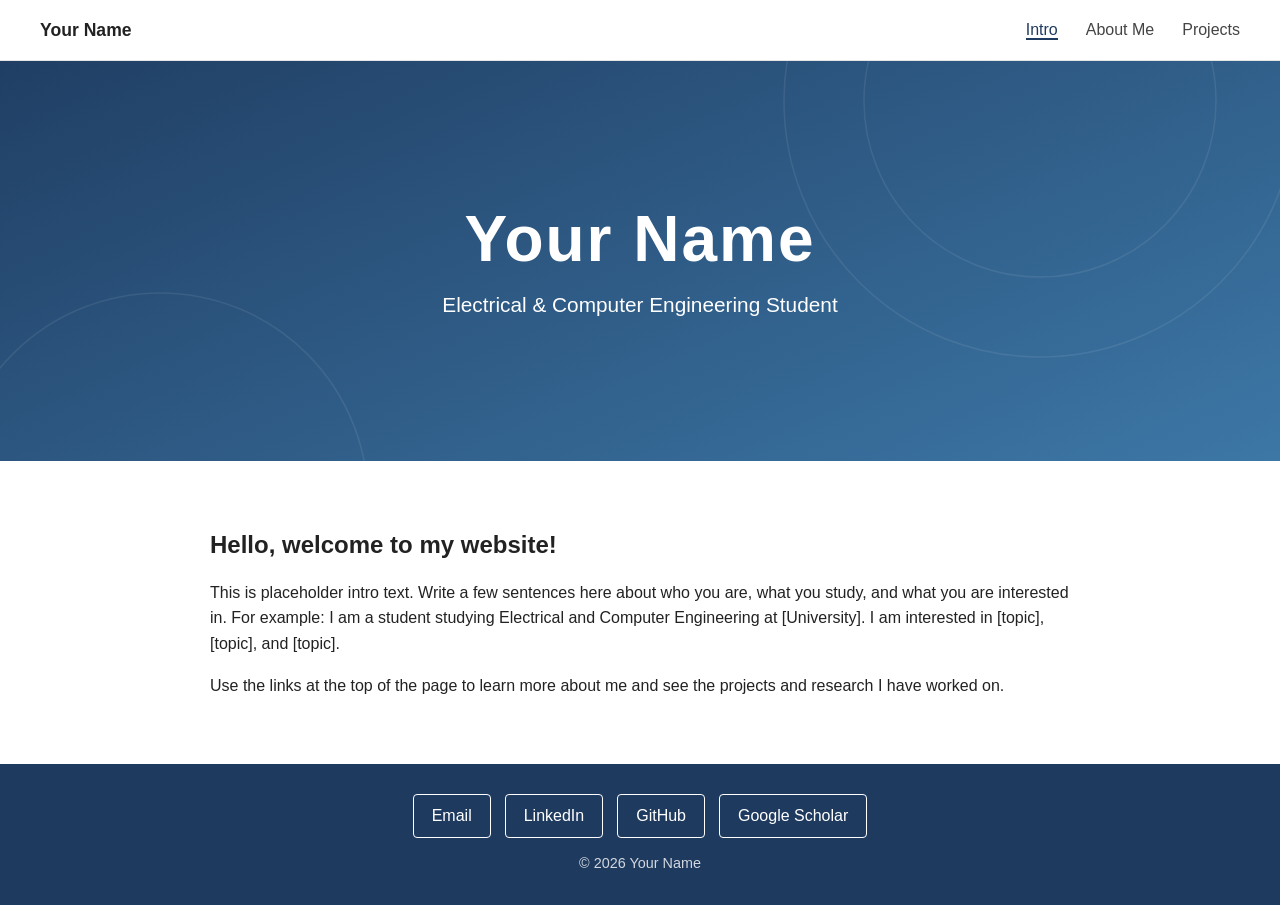
==== index.html @ 7c508850 "Add basic personal website with Intro, About Me, and Projects pages Co-Authored-By: Claude Opus 5.5 " ====
<!DOCTYPE html>
<html lang="en">
<head>
  <meta charset="UTF-8">
  <meta name="viewport" content="width=device-width, initial-scale=1.0">
  <title>Your Name</title>
  <link rel="stylesheet" href="style.css">
</head>
<body>
  <nav class="navbar">
    <a class="site-name" href="index.html">Your Name</a>
    <ul>
      <li><a href="index.html" class="active">Intro</a></li>
      <li><a href="about.html">About Me</a></li>
      <li><a href="projects.html">Projects</a></li>
    </ul>
  </nav>

  <main>
    <section class="hero">
      <h1>Your Name</h1>
      <p>Electrical &amp; Computer Engineering Student</p>
    </section>

    <section class="content">
      <h2>Hello, welcome to my website!</h2>
      <p>
        This is placeholder intro text. Write a few sentences here about who you are,
        what you study, and what you are interested in. For example: I am a student
        studying Electrical and Computer Engineering at [University]. I am interested in
        [topic], [topic], and [topic].
      </p>
      <p>
        Use the links at the top of the page to learn more about me and see the
        projects and research I have worked on.
      </p>
    </section>
  </main>

  <footer>
    <div class="footer-links">
      <a href="mailto:your.email@example.com">Email</a>
      <a href="https://www.linkedin.com/in/your-profile" target="_blank">LinkedIn</a>
      <a href="https://github.com/your-username" target="_blank">GitHub</a>
      <a href="https://scholar.google.com/citations?user=YOUR_ID" target="_blank">Google Scholar</a>
    </div>
    <p>&copy; 2026 Your Name</p>
  </footer>
</body>
</html>
---- style.css ----
/* ---------- Basics ---------- */
* {
  box-sizing: border-box;
}

body {
  margin: 0;
  font-family: "Helvetica Neue", Arial, sans-serif;
  color: #222;
  background: #ffffff;
  line-height: 1.6;
  display: flex;
  flex-direction: column;
  min-height: 100vh;
}

main {
  flex: 1;
}

a {
  color: #1e3a5f;
}

h1, h2, h3 {
  line-height: 1.2;
}

/* ---------- Nav bar (top right links) ---------- */
.navbar {
  display: flex;
  justify-content: space-between;
  align-items: center;
  padding: 16px 40px;
  background: #ffffff;
  border-bottom: 1px solid #e5e5e5;
}

.navbar .site-name {
  font-weight: bold;
  font-size: 1.1rem;
  color: #222;
  text-decoration: none;
}

.navbar ul {
  list-style: none;
  margin: 0;
  padding: 0;
  display: flex;
  gap: 28px;
}

.navbar ul a {
  color: #444;
  text-decoration: none;
}

.navbar ul a:hover,
.navbar ul a.active {
  color: #1e3a5f;
  border-bottom: 2px solid #1e3a5f;
}

/* ---------- Hero banner (Intro page) ---------- */
.hero {
  background-image: url("images/hero.svg");
  background-size: cover;
  background-position: center;
  color: #ffffff;
  text-align: center;
  padding: 140px 20px;
}

.hero h1 {
  font-size: 4rem;
  margin: 0 0 10px;
  letter-spacing: 2px;
}

.hero p {
  font-size: 1.3rem;
  margin: 0;
}

/* ---------- Page content ---------- */
.content {
  max-width: 900px;
  margin: 0 auto;
  padding: 50px 20px;
}

.page-title {
  font-size: 2.4rem;
  margin-top: 0;
}

.about-layout {
  display: flex;
  gap: 40px;
  align-items: flex-start;
}

.about-layout img {
  width: 280px;
  max-width: 100%;
  border-radius: 6px;
}

/* ---------- Project cards ---------- */
.project {
  display: flex;
  gap: 24px;
  padding: 24px 0;
  border-bottom: 1px solid #e5e5e5;
}

.project:last-child {
  border-bottom: none;
}

.project img {
  width: 240px;
  max-width: 100%;
  border-radius: 6px;
}

.project h3 {
  margin-top: 0;
}

/* ---------- Footer bar ---------- */
footer {
  background: #1e3a5f;
  color: #ffffff;
  text-align: center;
  padding: 30px 20px;
}

footer .footer-links {
  display: flex;
  justify-content: center;
  flex-wrap: wrap;
  gap: 14px;
  margin-bottom: 14px;
}

footer .footer-links a {
  color: #ffffff;
  text-decoration: none;
  border: 1px solid #ffffff;
  border-radius: 4px;
  padding: 8px 18px;
}

footer .footer-links a:hover {
  background: #ffffff;
  color: #1e3a5f;
}

footer p {
  margin: 0;
  font-size: 0.9rem;
  opacity: 0.8;
}

/* ---------- Small screens ---------- */
@media (max-width: 700px) {
  .navbar {
    flex-direction: column;
    gap: 10px;
    padding: 16px;
  }

  .hero h1 {
    font-size: 2.6rem;
  }

  .about-layout,
  .project {
    flex-direction: column;
  }
}
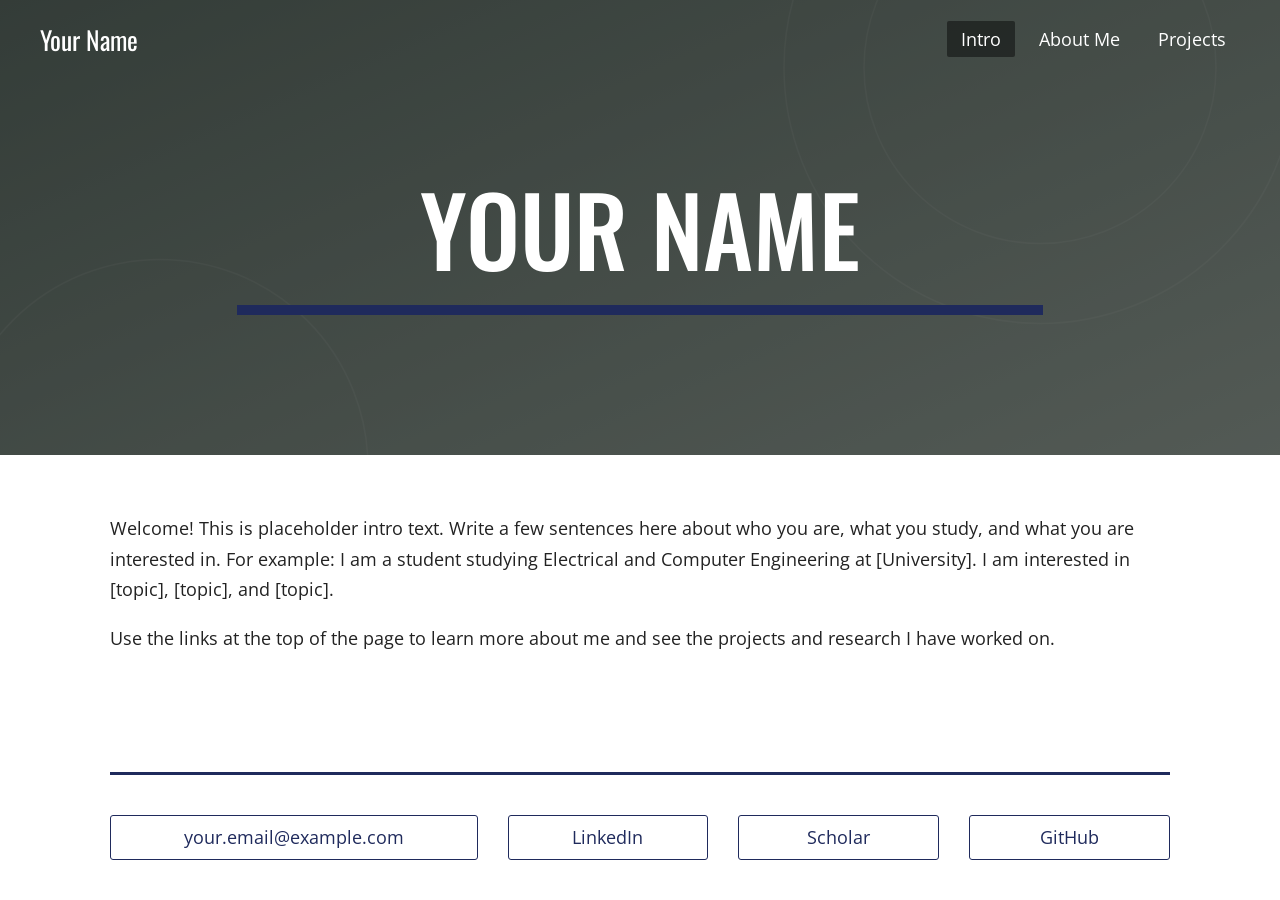
==== commit 9866309e: "Restyle banner, nav, and footer to match reference screenshots Co-Authored-By: Claude Opus 5.5 <nore" ====
--- a/index.html
+++ b/index.html
@@ -4,28 +4,31 @@
   <meta charset="UTF-8">
   <meta name="viewport" content="width=device-width, initial-scale=1.0">
   <title>Your Name</title>
+  <link rel="preconnect" href="https://fonts.googleapis.com">
+  <link rel="preconnect" href="https://fonts.gstatic.com" crossorigin>
+  <link href="https://fonts.googleapis.com/css2?family=Oswald:wght@400;500&family=Open+Sans:wght@400;600&display=swap" rel="stylesheet">
   <link rel="stylesheet" href="style.css">
 </head>
 <body>
-  <nav class="navbar">
-    <a class="site-name" href="index.html">Your Name</a>
-    <ul>
-      <li><a href="index.html" class="active">Intro</a></li>
-      <li><a href="about.html">About Me</a></li>
-      <li><a href="projects.html">Projects</a></li>
-    </ul>
-  </nav>
 
   <main>
     <section class="hero">
+      <nav class="navbar overlay">
+        <a class="site-name" href="index.html">Your Name</a>
+        <ul>
+          <li><a href="index.html" class="active">Intro</a></li>
+          <li><a href="about.html">About Me</a></li>
+          <li><a href="projects.html">Projects</a></li>
+        </ul>
+      </nav>
+
       <h1>Your Name</h1>
-      <p>Electrical &amp; Computer Engineering Student</p>
+      <div class="underline"></div>
     </section>
 
     <section class="content">
-      <h2>Hello, welcome to my website!</h2>
       <p>
-        This is placeholder intro text. Write a few sentences here about who you are,
+        Welcome! This is placeholder intro text. Write a few sentences here about who you are,
         what you study, and what you are interested in. For example: I am a student
         studying Electrical and Computer Engineering at [University]. I am interested in
         [topic], [topic], and [topic].
@@ -38,13 +41,13 @@
   </main>
 
   <footer>
+    <div class="footer-line"></div>
     <div class="footer-links">
-      <a href="mailto:your.email@example.com">Email</a>
+      <a class="email" href="mailto:your.email@example.com">your.email@example.com</a>
       <a href="https://www.linkedin.com/in/your-profile" target="_blank">LinkedIn</a>
+      <a href="https://scholar.google.com/citations?user=YOUR_ID" target="_blank">Scholar</a>
       <a href="https://github.com/your-username" target="_blank">GitHub</a>
-      <a href="https://scholar.google.com/citations?user=YOUR_ID" target="_blank">Google Scholar</a>
     </div>
-    <p>&copy; 2026 Your Name</p>
   </footer>
 </body>
 </html>
--- a/style.css
+++ b/style.css
@@ -1,14 +1,21 @@
-/* ---------- Basics ---------- */
+/* ---------- Colors and fonts (change these to restyle the whole site) ---------- */
+:root {
+  --navy: #1f2a5c;
+  --text: #222;
+  --light-line: #e5e5e5;
+}
+
 * {
   box-sizing: border-box;
 }
 
 body {
   margin: 0;
-  font-family: "Helvetica Neue", Arial, sans-serif;
-  color: #222;
+  font-family: "Open Sans", Arial, sans-serif;
+  font-size: 18px;
+  color: var(--text);
   background: #ffffff;
-  line-height: 1.6;
+  line-height: 1.7;
   display: flex;
   flex-direction: column;
   min-height: 100vh;
@@ -19,27 +26,36 @@
 }
 
 a {
-  color: #1e3a5f;
+  color: var(--text);
 }
 
 h1, h2, h3 {
   line-height: 1.2;
-}
-
-/* ---------- Nav bar (top right links) ---------- */
+  color: var(--navy);
+}
+
+/* ---------- Nav bar (name on the left, links top right) ---------- */
 .navbar {
   display: flex;
   justify-content: space-between;
   align-items: center;
-  padding: 16px 40px;
-  background: #ffffff;
-  border-bottom: 1px solid #e5e5e5;
+  padding: 18px 40px;
+  background: var(--navy);
+}
+
+/* On the Intro page the nav sits on top of the banner picture */
+.navbar.overlay {
+  position: absolute;
+  top: 0;
+  left: 0;
+  right: 0;
+  background: transparent;
 }
 
 .navbar .site-name {
-  font-weight: bold;
-  font-size: 1.1rem;
-  color: #222;
+  font-family: "Oswald", Arial, sans-serif;
+  font-size: 1.6rem;
+  color: #ffffff;
   text-decoration: none;
 }
 
@@ -48,71 +64,82 @@
   margin: 0;
   padding: 0;
   display: flex;
-  gap: 28px;
+  gap: 10px;
 }
 
 .navbar ul a {
-  color: #444;
+  color: #ffffff;
   text-decoration: none;
+  padding: 6px 14px;
+  border-radius: 2px;
 }
 
 .navbar ul a:hover,
 .navbar ul a.active {
-  color: #1e3a5f;
-  border-bottom: 2px solid #1e3a5f;
+  background: rgba(0, 0, 0, 0.45);
 }
 
 /* ---------- Hero banner (Intro page) ---------- */
 .hero {
-  background-image: url("images/hero.svg");
+  position: relative;
+  /* dark tint over the picture so the white text is readable */
+  background-image: linear-gradient(rgba(0, 0, 0, 0.45), rgba(0, 0, 0, 0.45)),
+    url("images/hero.svg");
   background-size: cover;
   background-position: center;
   color: #ffffff;
   text-align: center;
-  padding: 140px 20px;
+  padding: 170px 20px 140px;
 }
 
 .hero h1 {
-  font-size: 4rem;
-  margin: 0 0 10px;
-  letter-spacing: 2px;
-}
-
-.hero p {
-  font-size: 1.3rem;
+  font-family: "Oswald", Arial, sans-serif;
+  font-weight: 500;
+  font-size: 6rem;
+  text-transform: uppercase;
+  color: #ffffff;
   margin: 0;
+}
+
+/* The navy bar under the name */
+.hero .underline {
+  width: 65%;
+  height: 10px;
+  margin: 20px auto 0;
+  background: var(--navy);
 }
 
 /* ---------- Page content ---------- */
 .content {
-  max-width: 900px;
+  max-width: 1100px;
   margin: 0 auto;
-  padding: 50px 20px;
+  padding: 40px 20px;
 }
 
 .page-title {
-  font-size: 2.4rem;
+  font-family: "Oswald", Arial, sans-serif;
+  font-weight: 500;
+  font-size: 2.6rem;
   margin-top: 0;
 }
 
 .about-layout {
   display: flex;
-  gap: 40px;
+  gap: 50px;
   align-items: flex-start;
 }
 
 .about-layout img {
-  width: 280px;
+  width: 340px;
   max-width: 100%;
-  border-radius: 6px;
 }
 
 /* ---------- Project cards ---------- */
 .project {
   display: flex;
-  gap: 24px;
-  padding: 24px 0;
-  border-bottom: 1px solid #e5e5e5;
+  gap: 30px;
+  padding: 28px 0;
+  border-bottom: 1px solid var(--light-line);
 }
 
 .project:last-child {
@@ -120,9 +147,8 @@
 }
 
 .project img {
-  width: 240px;
+  width: 300px;
   max-width: 100%;
-  border-radius: 6px;
 }
 
 .project h3 {
@@ -131,49 +157,59 @@
 
 /* ---------- Footer bar ---------- */
 footer {
-  background: #1e3a5f;
-  color: #ffffff;
+  max-width: 1100px;
+  width: 100%;
+  margin: 0 auto;
+  padding: 0 20px 40px;
+}
+
+footer .footer-line {
+  height: 3px;
+  background: var(--navy);
+  margin-bottom: 40px;
+}
+
+footer .footer-links {
+  display: flex;
+  flex-wrap: wrap;
+  gap: 30px;
+}
+
+footer .footer-links a {
+  flex: 1;
+  min-width: 140px;
   text-align: center;
-  padding: 30px 20px;
-}
-
-footer .footer-links {
-  display: flex;
-  justify-content: center;
-  flex-wrap: wrap;
-  gap: 14px;
-  margin-bottom: 14px;
-}
-
-footer .footer-links a {
-  color: #ffffff;
+  color: var(--navy);
   text-decoration: none;
-  border: 1px solid #ffffff;
-  border-radius: 4px;
-  padding: 8px 18px;
+  border: 1.5px solid var(--navy);
+  border-radius: 3px;
+  padding: 6px 16px;
+}
+
+/* the email button is wider, like in the example */
+footer .footer-links a.email {
+  flex: 2;
 }
 
 footer .footer-links a:hover {
-  background: #ffffff;
-  color: #1e3a5f;
-}
-
-footer p {
-  margin: 0;
-  font-size: 0.9rem;
-  opacity: 0.8;
-}
-
-/* ---------- Small screens ---------- */
-@media (max-width: 700px) {
+  background: var(--navy);
+  color: #ffffff;
+}
+
+/* ---------- Small screens (phones) ---------- */
+@media (max-width: 800px) {
   .navbar {
     flex-direction: column;
     gap: 10px;
     padding: 16px;
   }
 
+  .hero {
+    padding-top: 200px;
+  }
+
   .hero h1 {
-    font-size: 2.6rem;
+    font-size: 3.2rem;
   }
 
   .about-layout,
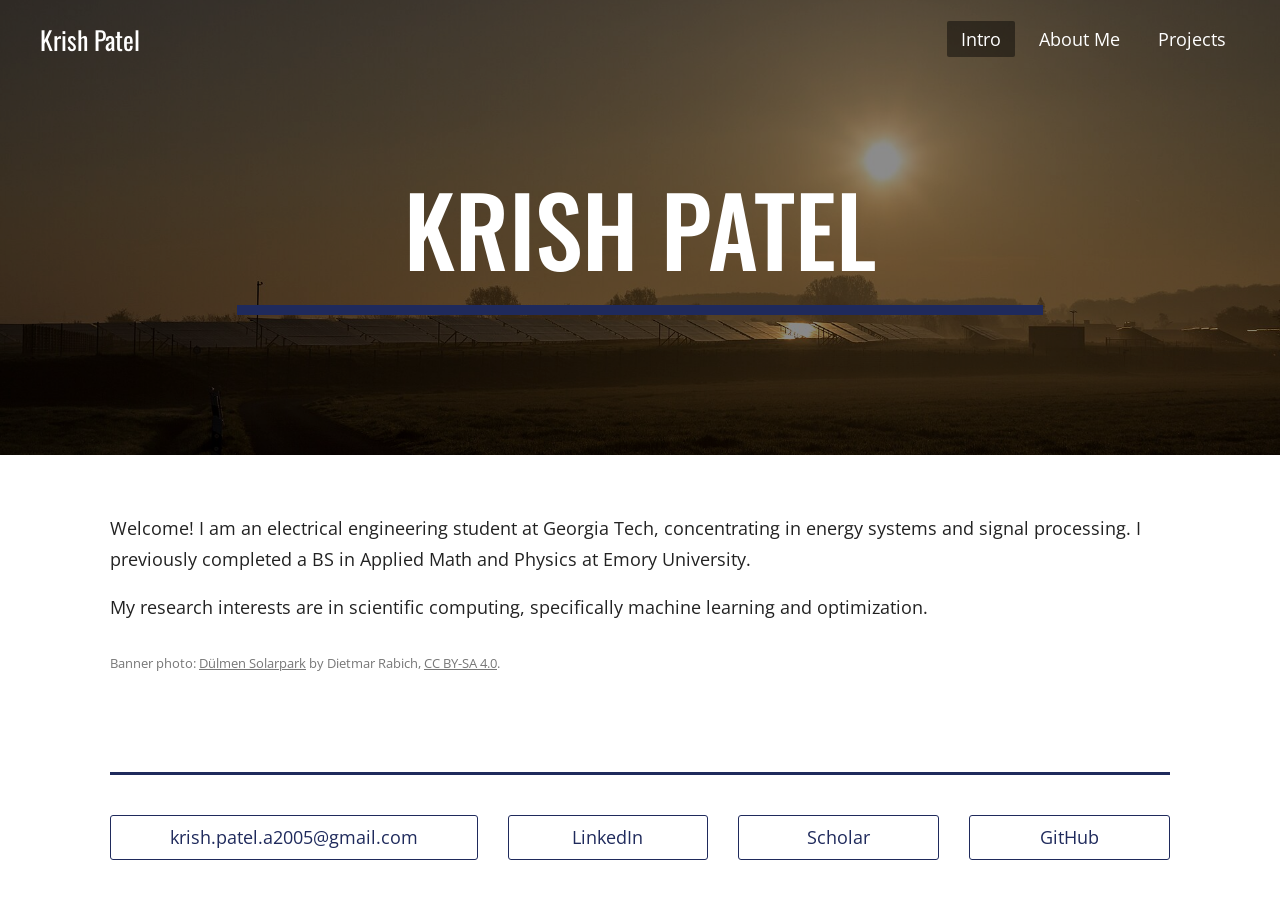
==== commit 271d9324: "Add intro text, real links, and licensed banner photo Co-Authored-By: Claude Opus 5.5 <noreply@anthr" ====
--- a/index.html
+++ b/index.html
@@ -3,7 +3,7 @@
 <head>
   <meta charset="UTF-8">
   <meta name="viewport" content="width=device-width, initial-scale=1.0">
-  <title>Your Name</title>
+  <title>Krish Patel</title>
   <link rel="preconnect" href="https://fonts.googleapis.com">
   <link rel="preconnect" href="https://fonts.gstatic.com" crossorigin>
   <link href="https://fonts.googleapis.com/css2?family=Oswald:wght@400;500&family=Open+Sans:wght@400;600&display=swap" rel="stylesheet">
@@ -14,7 +14,7 @@
   <main>
     <section class="hero">
       <nav class="navbar overlay">
-        <a class="site-name" href="index.html">Your Name</a>
+        <a class="site-name" href="index.html">Krish Patel</a>
         <ul>
           <li><a href="index.html" class="active">Intro</a></li>
           <li><a href="about.html">About Me</a></li>
@@ -22,20 +22,23 @@
         </ul>
       </nav>
 
-      <h1>Your Name</h1>
+      <h1>Krish Patel</h1>
       <div class="underline"></div>
     </section>
 
     <section class="content">
       <p>
-        Welcome! This is placeholder intro text. Write a few sentences here about who you are,
-        what you study, and what you are interested in. For example: I am a student
-        studying Electrical and Computer Engineering at [University]. I am interested in
-        [topic], [topic], and [topic].
+        Welcome! I am an electrical engineering student at Georgia Tech, concentrating in
+        energy systems and signal processing. I previously completed a BS in Applied Math
+        and Physics at Emory University.
       </p>
       <p>
-        Use the links at the top of the page to learn more about me and see the
-        projects and research I have worked on.
+        My research interests are in scientific computing, specifically machine learning
+        and optimization.
+      </p>
+      <p class="photo-credit">
+        Banner photo: <a href="https://commons.wikimedia.org/wiki/File:D%C3%BClmen,_Solarpark_--_2014_--_7060.jpg" target="_blank">Dülmen Solarpark</a>
+        by Dietmar Rabich, <a href="https://creativecommons.org/licenses/by-sa/4.0" target="_blank">CC BY-SA 4.0</a>.
       </p>
     </section>
   </main>
@@ -43,10 +46,10 @@
   <footer>
     <div class="footer-line"></div>
     <div class="footer-links">
-      <a class="email" href="mailto:your.email@example.com">your.email@example.com</a>
-      <a href="https://www.linkedin.com/in/your-profile" target="_blank">LinkedIn</a>
-      <a href="https://scholar.google.com/citations?user=YOUR_ID" target="_blank">Scholar</a>
-      <a href="https://github.com/your-username" target="_blank">GitHub</a>
+      <a class="email" href="mailto:krish.patel.a2005@gmail.com">krish.patel.a2005@gmail.com</a>
+      <a href="https://www.linkedin.com/in/krish-patel-1a8804224/" target="_blank">LinkedIn</a>
+      <a href="https://scholar.google.com/citations?user=Dume6soAAAAJ" target="_blank">Scholar</a>
+      <a href="https://github.com/pkrish11" target="_blank">GitHub</a>
     </div>
   </footer>
 </body>
--- a/style.css
+++ b/style.css
@@ -84,7 +84,7 @@
   position: relative;
   /* dark tint over the picture so the white text is readable */
   background-image: linear-gradient(rgba(0, 0, 0, 0.45), rgba(0, 0, 0, 0.45)),
-    url("images/hero.svg");
+    url("images/hero.jpg");
   background-size: cover;
   background-position: center;
   color: #ffffff;
@@ -217,3 +217,14 @@
     flex-direction: column;
   }
 }
+
+/* Small credit line for the banner photo (required by its license) */
+.photo-credit {
+  font-size: 0.8rem;
+  color: #777;
+  margin-top: 30px;
+}
+
+.photo-credit a {
+  color: #777;
+}
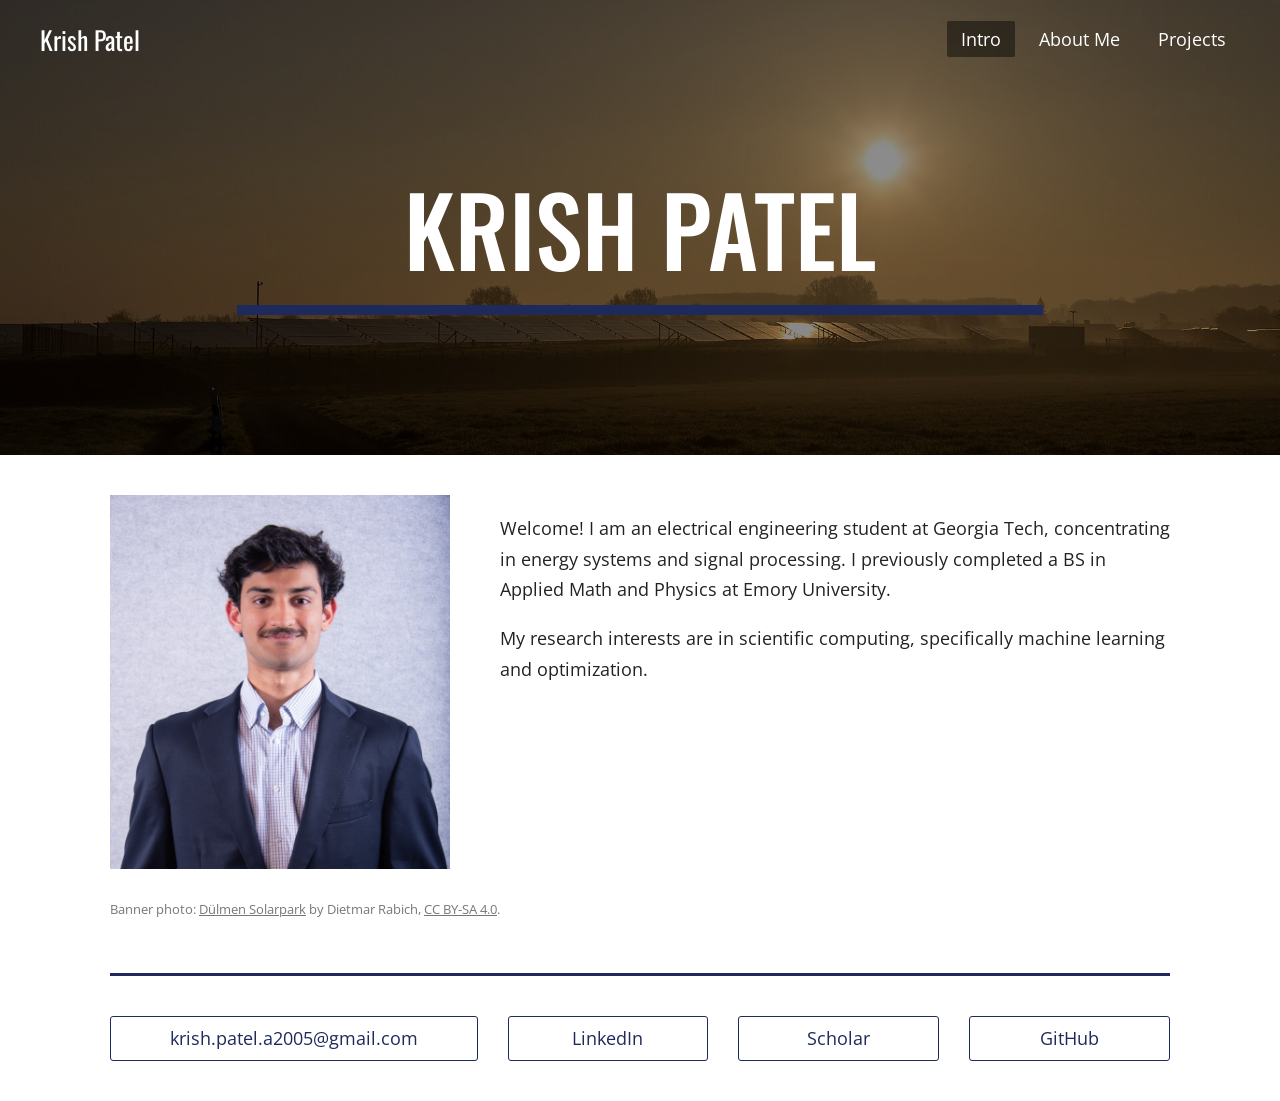
==== commit 3d70a676: "Move headshot to Intro page Co-Authored-By: Claude Opus 5.5 <noreply@anthropic.com>" ====
--- a/index.html
+++ b/index.html
@@ -27,15 +27,20 @@
     </section>
 
     <section class="content">
-      <p>
-        Welcome! I am an electrical engineering student at Georgia Tech, concentrating in
-        energy systems and signal processing. I previously completed a BS in Applied Math
-        and Physics at Emory University.
-      </p>
-      <p>
-        My research interests are in scientific computing, specifically machine learning
-        and optimization.
-      </p>
+      <div class="about-layout">
+        <img src="images/headshot.jpg" alt="Headshot of Krish Patel">
+        <div>
+        <p>
+          Welcome! I am an electrical engineering student at Georgia Tech, concentrating in
+          energy systems and signal processing. I previously completed a BS in Applied Math
+          and Physics at Emory University.
+        </p>
+        <p>
+          My research interests are in scientific computing, specifically machine learning
+          and optimization.
+        </p>
+        </div>
+      </div>
       <p class="photo-credit">
         Banner photo: <a href="https://commons.wikimedia.org/wiki/File:D%C3%BClmen,_Solarpark_--_2014_--_7060.jpg" target="_blank">Dülmen Solarpark</a>
         by Dietmar Rabich, <a href="https://creativecommons.org/licenses/by-sa/4.0" target="_blank">CC BY-SA 4.0</a>.
--- a/style.css
+++ b/style.css
@@ -228,3 +228,68 @@
 .photo-credit a {
   color: #777;
 }
+
+/* ---------- Resume (About Me page) ---------- */
+.resume {
+  margin-top: 50px;
+}
+
+.button {
+  display: inline-block;
+  background: var(--navy);
+  color: #ffffff;
+  text-decoration: none;
+  padding: 8px 28px;
+  border-radius: 3px;
+  margin-bottom: 20px;
+}
+
+.button:hover {
+  opacity: 0.85;
+}
+
+.resume iframe {
+  width: 100%;
+  height: 1100px;
+  border: 1px solid var(--light-line);
+}
+
+/* ---------- Current / Previous headers (Projects page) ---------- */
+.section-header {
+  font-family: "Oswald", Arial, sans-serif;
+  font-weight: 500;
+  font-size: 1.8rem;
+  border-bottom: 3px solid var(--navy);
+  padding-bottom: 6px;
+  margin-top: 40px;
+}
+
+.project-meta {
+  color: #666;
+  font-style: italic;
+  margin-top: -8px;
+}
+
+.project img {
+  object-fit: contain;
+  align-self: flex-start;
+}
+
+.project h4 {
+  color: var(--navy);
+  margin: 18px 0 4px;
+}
+
+/* ---------- Education / coursework (About Me page) ---------- */
+.edu h3 {
+  margin: 16px 0 0;
+}
+
+.edu p {
+  margin: 2px 0 6px;
+  color: #555;
+}
+
+.coursework {
+  columns: 2;
+}
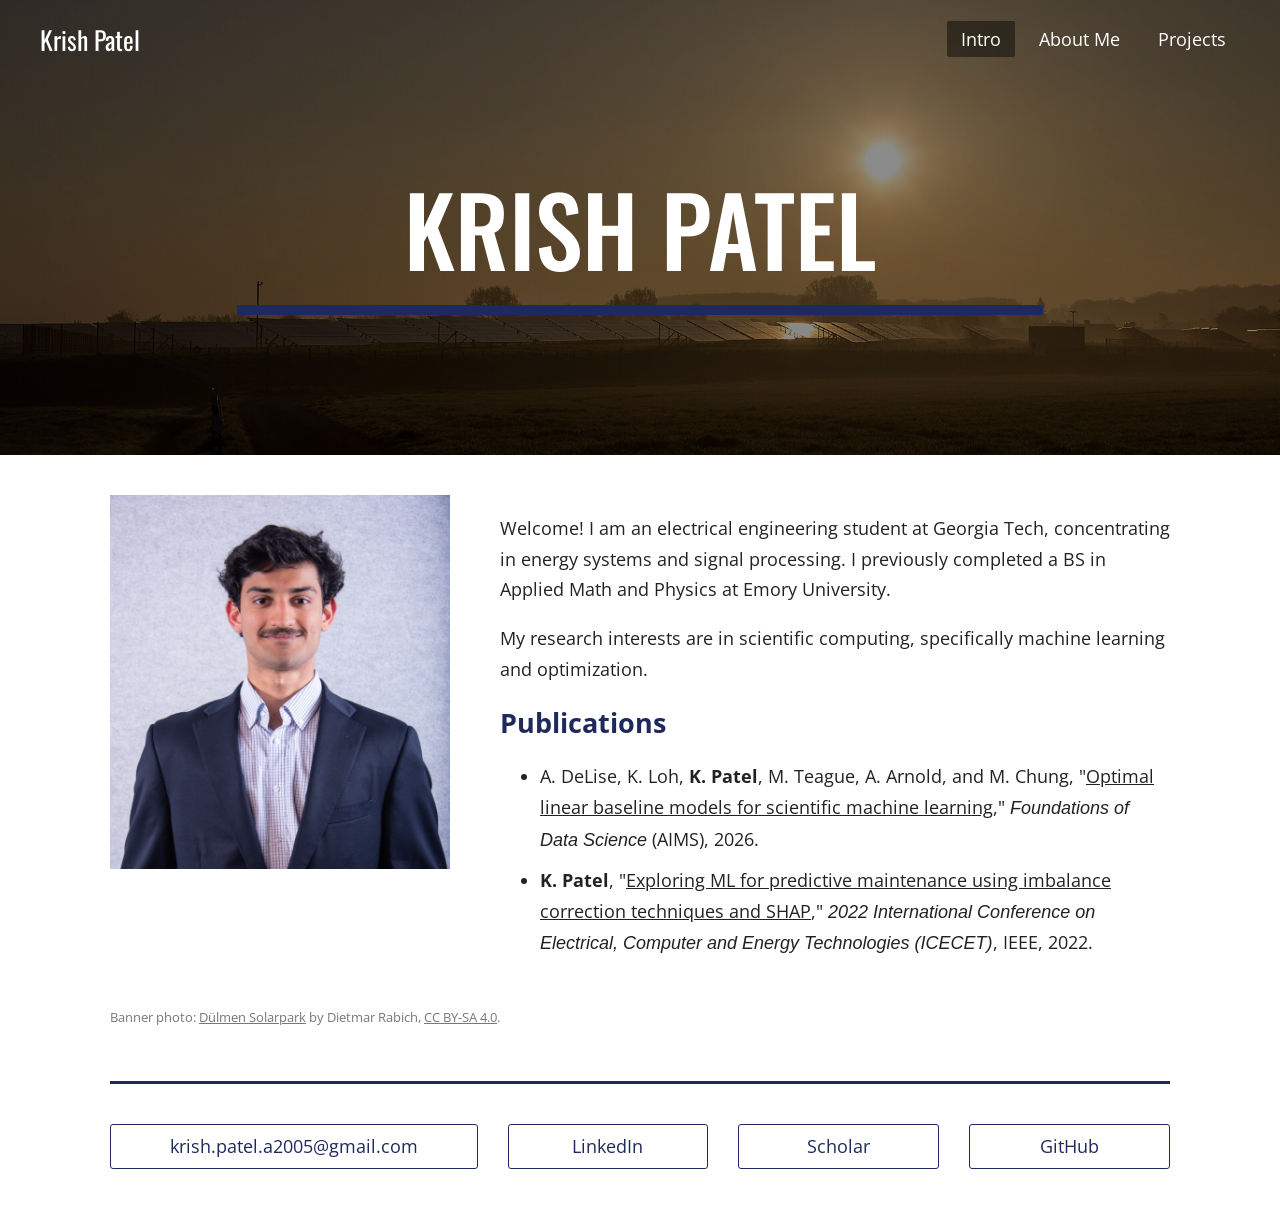
==== commit 6237b6c5: "Add Publications section to Intro Co-Authored-By: Claude Opus 5.5 <noreply@anthropic.com>" ====
--- a/index.html
+++ b/index.html
@@ -39,6 +39,19 @@
           My research interests are in scientific computing, specifically machine learning
           and optimization.
         </p>
+        <h2>Publications</h2>
+        <ul class="publications">
+          <li>
+            A. DeLise, K. Loh, <strong>K. Patel</strong>, M. Teague, A. Arnold, and M. Chung,
+            "<a href="https://www.aimsciences.org/article/doi/10.3934/fods.2026012" target="_blank">Optimal linear baseline models for scientific machine learning</a>,"
+            <em>Foundations of Data Science</em> (AIMS), 2026.
+          </li>
+          <li>
+            <strong>K. Patel</strong>,
+            "<a href="https://ieeexplore.ieee.org/abstract/document/9873073" target="_blank">Exploring ML for predictive maintenance using imbalance correction techniques and SHAP</a>,"
+            <em>2022 International Conference on Electrical, Computer and Energy Technologies (ICECET)</em>, IEEE, 2022.
+          </li>
+        </ul>
         </div>
       </div>
       <p class="photo-credit">
--- a/style.css
+++ b/style.css
@@ -293,3 +293,24 @@
 .coursework {
   columns: 2;
 }
+
+.badge {
+  font-size: 0.75rem;
+  font-weight: 600;
+  vertical-align: middle;
+  background: #f0c94d;
+  color: #222;
+  padding: 2px 8px;
+  border-radius: 3px;
+  margin-left: 6px;
+}
+
+.section-divider {
+  border: none;
+  border-top: 3px solid var(--navy);
+  margin: 40px 0 0;
+}
+
+.publications li {
+  margin-bottom: 10px;
+}
